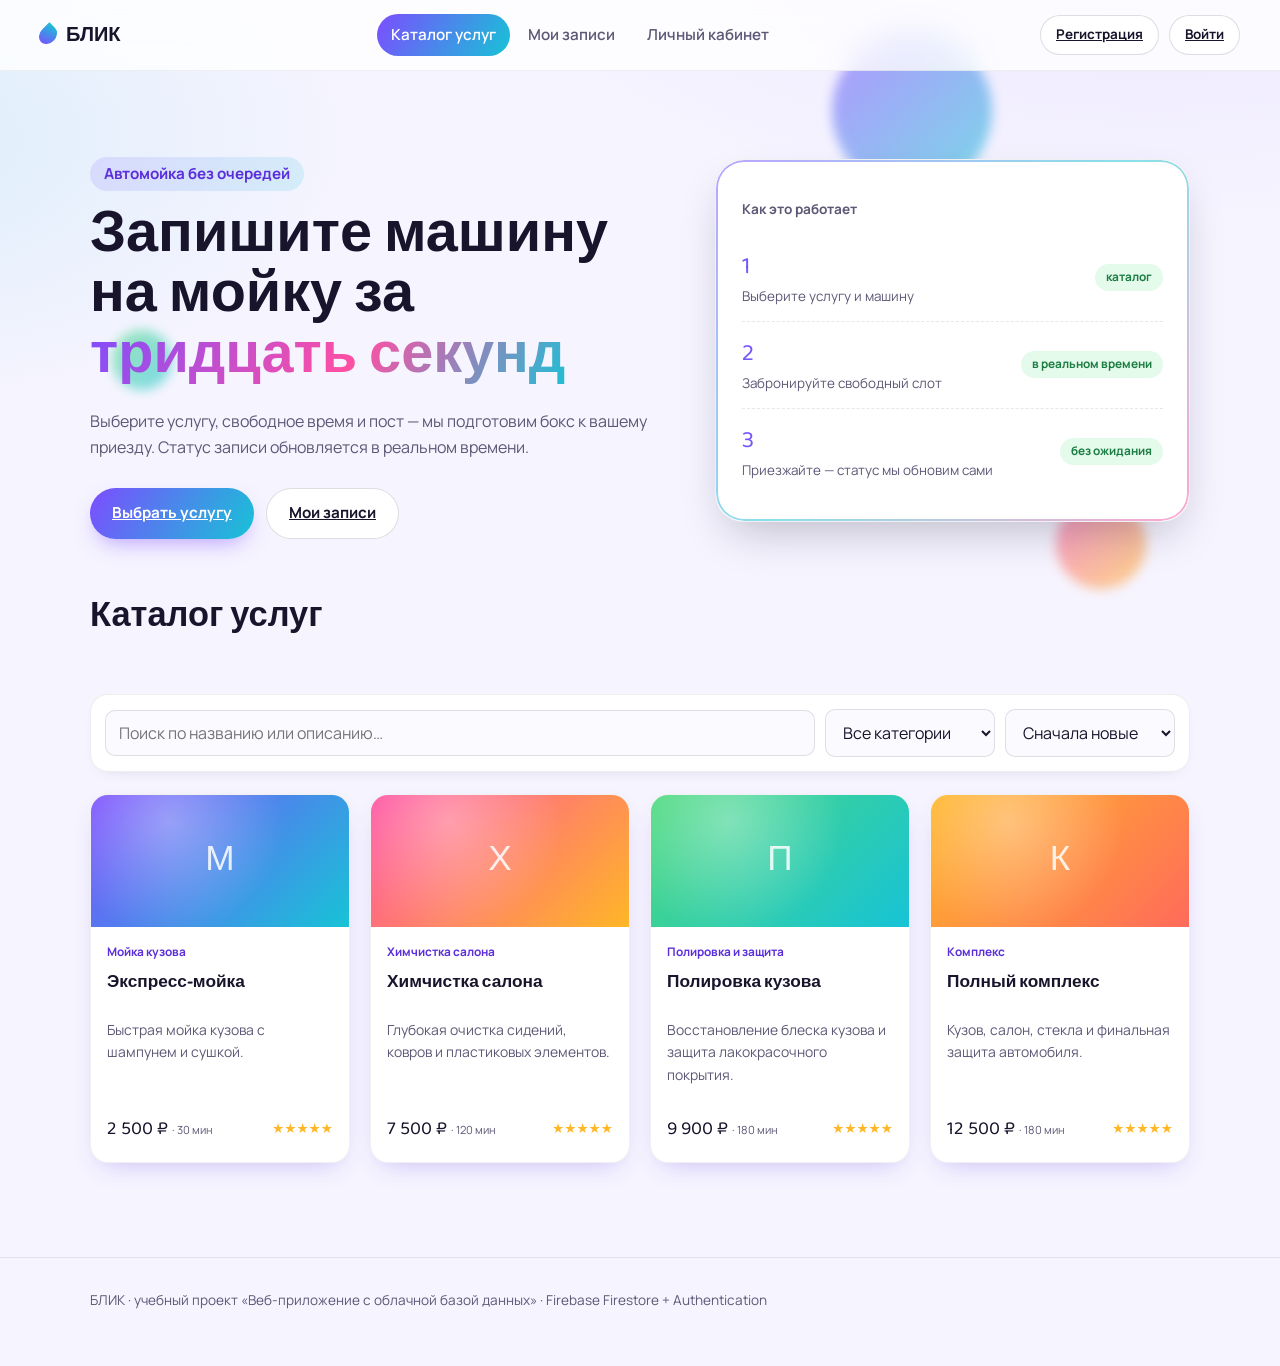
==== index.html @ b80bc87c "Add files via upload" ====
<!DOCTYPE html>
<html lang="ru">
<head>
<meta charset="UTF-8">
<meta name="viewport" content="width=device-width, initial-scale=1">
<title>БЛИК — запись на автомойку онлайн</title>
<link rel="preconnect" href="https://fonts.googleapis.com">
<link href="https://fonts.googleapis.com/css2?family=Baloo+2:wght@500;600;700&family=Manrope:wght@400;500;600;700&display=swap" rel="stylesheet">
<link rel="stylesheet" href="style.css">
</head>
<body>

<div id="app-header">
  <!-- Резервная шапка: видна даже при открытии index.html напрямую без Firebase. -->
  <header class="site-header">
    <nav class="nav">
      <a href="index.html" class="brand"><span class="drop"></span>БЛИК</a>
      <div class="nav-links">
        <a href="index.html" class="active">Каталог услуг</a>
        <a href="bookings.html">Мои записи</a>
        <a href="profile.html">Личный кабинет</a>
      </div>
      <div class="nav-auth">
        <a class="btn btn-ghost btn-sm" href="register.html">Регистрация</a>
        <a class="btn btn-ghost btn-sm" href="profile.html">Войти</a>
      </div>
    </nav>
  </header>
</div>

<main class="container">

  <section class="hero">
    <span class="blob blob-1"></span>
    <span class="blob blob-2"></span>
    <span class="blob blob-3"></span>
    <div data-reveal>
      <p class="hero-eyebrow">Автомойка без очередей</p>
      <h1>Запишите машину на мойку за <span>тридцать секунд</span></h1>
      <p>Выберите услугу, свободное время и пост — мы подготовим бокс к вашему приезду. Статус записи обновляется в реальном времени.</p>
      <div class="hero-actions">
        <a href="#catalog" class="btn btn-primary">Выбрать услугу</a>
        <a href="bookings.html" class="btn btn-ghost">Мои записи</a>
      </div>
    </div>
    <div class="hero-panel" data-reveal>
      <p class="hero-panel-title">Как это работает</p>
      <div class="slot-row">
        <div><div class="slot-time">1</div><div class="slot-bay">Выберите услугу и машину</div></div>
        <span class="slot-tag">каталог</span>
      </div>
      <div class="slot-row">
        <div><div class="slot-time">2</div><div class="slot-bay">Забронируйте свободный слот</div></div>
        <span class="slot-tag">в реальном времени</span>
      </div>
      <div class="slot-row">
        <div><div class="slot-time">3</div><div class="slot-bay">Приезжайте — статус мы обновим сами</div></div>
        <span class="slot-tag">без ожидания</span>
      </div>
    </div>
  </section>

  <section id="catalog">
    <div class="section-head" data-reveal>
      <h2>Каталог услуг</h2>
      <span class="muted" id="catalog-count"></span>
    </div>

    <div class="controls" data-reveal>
      <input type="search" id="search-input" placeholder="Поиск по названию или описанию…">
      <select id="category-select">
        <option value="">Все категории</option>
        <option value="Мойка кузова">Мойка кузова</option>
        <option value="Химчистка салона">Химчистка салона</option>
        <option value="Полировка и защита">Полировка и защита</option>
        <option value="Шины и диски">Шины и диски</option>
        <option value="Комплекс">Комплексные пакеты</option>
      </select>
      <select id="sort-select">
        <option value="createdAt_desc">Сначала новые</option>
        <option value="price_asc">Сначала дешевле</option>
        <option value="price_desc">Сначала дороже</option>
        <option value="rating_desc">По рейтингу</option>
      </select>
    </div>

    <div class="grid" id="catalog-grid">
  <!-- Демонстрационные карточки. Firebase заменит их своими данными после подключения. -->
  <a class="card" href="service.html">
    <div class="card-media">М</div>
    <div class="card-body">
      <span class="card-cat">Мойка кузова</span>
      <span class="card-title">Экспресс-мойка</span>
      <p class="card-desc">Быстрая мойка кузова с шампунем и сушкой.</p>
      <div class="card-foot"><span class="price">2 500 ₽ <small>· 30 мин</small></span><span class="rating">★★★★★</span></div>
    </div>
  </a>
  <a class="card" href="service.html">
    <div class="card-media">Х</div>
    <div class="card-body">
      <span class="card-cat">Химчистка салона</span>
      <span class="card-title">Химчистка салона</span>
      <p class="card-desc">Глубокая очистка сидений, ковров и пластиковых элементов.</p>
      <div class="card-foot"><span class="price">7 500 ₽ <small>· 120 мин</small></span><span class="rating">★★★★★</span></div>
    </div>
  </a>
  <a class="card" href="service.html">
    <div class="card-media">П</div>
    <div class="card-body">
      <span class="card-cat">Полировка и защита</span>
      <span class="card-title">Полировка кузова</span>
      <p class="card-desc">Восстановление блеска кузова и защита лакокрасочного покрытия.</p>
      <div class="card-foot"><span class="price">9 900 ₽ <small>· 180 мин</small></span><span class="rating">★★★★★</span></div>
    </div>
  </a>
  <a class="card" href="service.html">
    <div class="card-media">К</div>
    <div class="card-body">
      <span class="card-cat">Комплекс</span>
      <span class="card-title">Полный комплекс</span>
      <p class="card-desc">Кузов, салон, стекла и финальная защита автомобиля.</p>
      <div class="card-foot"><span class="price">12 500 ₽ <small>· 180 мин</small></span><span class="rating">★★★★★</span></div>
    </div>
  </a>
</div>
    <div class="empty-state hidden" id="catalog-empty">
      Пока нет услуг по этому запросу. Загляните позже или измените фильтры.
    </div>
    <div class="center-row">
      <button class="btn btn-ghost hidden" id="btn-more">Показать ещё</button>
    </div>
  </section>

</main>

<footer class="site-footer">
  <div class="container">БЛИК · учебный проект «Веб-приложение с облачной базой данных» · Firebase Firestore + Authentication</div>
</footer>

<script type="module">
  import { initHeader } from "header.js";
  import { initCatalog } from "catalog.js";
  import { initReveal } from "reveal.js";
  initHeader();
  initCatalog();
  initReveal();
</script>
</body>
</html>
---- style.css ----
/* =========================================================
   БЛИК — design tokens
   Тема: мыльные пузыри, вода, спектр цветов на мокром кузове.
   Светлая база + яркие акценты, чтобы ничего не читалось "в одном цвете".
   ========================================================= */
:root {
  --bg:        #F6F4FF;
  --bg-2:      #FFFFFF;
  --ink:       #17142B;
  --ink-dim:   #5C5876;

  --violet:    #7C4DFF;
  --violet-d:  #5B2EDB;
  --magenta:   #FF4FA3;
  --cyan:      #17C3D6;
  --lime:      #4CD97B;
  --amber:     #FFB627;
  --coral:     #FF6B5B;

  --card-1: linear-gradient(135deg, #7C4DFF, #17C3D6);
  --card-2: linear-gradient(135deg, #FF4FA3, #FFB627);
  --card-3: linear-gradient(135deg, #4CD97B, #17C3D6);
  --card-4: linear-gradient(135deg, #FFB627, #FF6B5B);
  --card-5: linear-gradient(135deg, #17C3D6, #7C4DFF);

  --font-head: "Baloo 2", "Arial Rounded MT Bold", sans-serif;
  --font-body: "Manrope", system-ui, sans-serif;

  --radius-s: 10px;
  --radius-m: 18px;
  --radius-l: 28px;

  --shadow-card: 0 10px 26px -12px rgba(92, 55, 220, .35);
  --shadow-pop:  0 20px 46px -14px rgba(23, 20, 43, .28);
  --ring: 0 0 0 3px rgba(124,77,255,.18);
}

* { box-sizing: border-box; }
html { scroll-behavior: smooth; }

body {
  margin: 0;
  background:
    radial-gradient(1200px 600px at 90% -10%, rgba(124,77,255,.10), transparent 60%),
    radial-gradient(900px 500px at -10% 10%, rgba(23,195,214,.12), transparent 55%),
    var(--bg);
  color: var(--ink);
  font-family: var(--font-body);
  font-size: 16px;
  line-height: 1.6;
  -webkit-font-smoothing: antialiased;
}

h1, h2, h3, h4 {
  font-family: var(--font-head);
  margin: 0 0 .4em;
  font-weight: 600;
  letter-spacing: 0;
  color: var(--ink);
}
h1 { font-size: clamp(2.2rem, 5vw, 3.6rem); line-height: 1.05; }
h2 { font-size: clamp(1.5rem, 3vw, 2.15rem); }
h3 { font-size: 1.3rem; }

p { color: var(--ink-dim); max-width: 62ch; }
a { color: inherit; }
img { max-width: 100%; display: block; }
button, input, select, textarea { font-family: inherit; font-size: inherit; }

:focus-visible { outline: 3px solid var(--violet); outline-offset: 2px; border-radius: 4px; }

@media (prefers-reduced-motion: reduce) {
  *, *::before, *::after { animation-duration: .001ms !important; animation-iteration-count: 1 !important; transition-duration: .001ms !important; }
}

.container { max-width: 1180px; margin: 0 auto; padding: 0 clamp(18px, 4vw, 40px); }

/* ---------- scroll reveal ---------- */
[data-reveal] {
  /* Контент остаётся видимым даже если JavaScript/Firebase не загрузился. */
  opacity: 1;
  transform: none;
  transition: opacity .6s ease, transform .6s ease;
  transition-delay: var(--reveal-delay, 0ms);
}
[data-reveal].reveal-ready {
  opacity: 0;
  transform: translateY(18px);
}
[data-reveal].in-view { opacity: 1; transform: none; }

/* ---------- header / nav ---------- */
.site-header {
  position: sticky; top: 0; z-index: 40;
  background: rgba(255,255,255,.78);
  backdrop-filter: blur(14px);
  border-bottom: 1px solid rgba(23,20,43,.06);
}
.nav { display: flex; align-items: center; justify-content: space-between; padding: 14px clamp(18px, 4vw, 40px); gap: 20px; }

.brand {
  display: flex; align-items: center; gap: 10px;
  font-family: var(--font-head); font-weight: 700; font-size: 1.25rem;
  text-decoration: none; white-space: nowrap;
}
.brand .drop {
  width: 16px; height: 20px;
  background: linear-gradient(160deg, var(--cyan), var(--violet));
  border-radius: 0 50% 50% 50%;
  transform: rotate(45deg);
  flex-shrink: 0;
  animation: bob 3.2s ease-in-out infinite;
}
@keyframes bob { 0%,100% { transform: rotate(45deg) translateY(0); } 50% { transform: rotate(45deg) translateY(-4px); } }

.nav-links { display: flex; align-items: center; gap: 4px; flex-wrap: wrap; }
.nav-links a {
  text-decoration: none; color: var(--ink-dim);
  padding: 9px 14px; border-radius: 999px; font-size: .95rem; font-weight: 600;
  transition: color .15s, background .15s, transform .15s;
}
.nav-links a:hover { color: var(--violet-d); background: rgba(124,77,255,.08); transform: translateY(-1px); }
.nav-links a.active { color: #fff; background: linear-gradient(120deg, var(--violet), var(--cyan)); }

.nav-auth { display: flex; align-items: center; gap: 10px; }
.user-chip {
  display: none; align-items: center; gap: 8px; font-size: .85rem; font-weight: 600;
  color: var(--ink); padding: 7px 12px; border: 1px solid rgba(23,20,43,.1);
  border-radius: 999px; background: #fff;
}
.role-pill {
  font-size: .66rem; text-transform: lowercase;
  background: linear-gradient(120deg, var(--amber), var(--coral));
  color: #2B1400; padding: 2px 9px; border-radius: 999px; font-weight: 700;
}

/* ---------- buttons ---------- */
.btn {
  display: inline-flex; align-items: center; justify-content: center; gap: 8px;
  border: none; border-radius: 999px; padding: 12px 22px;
  font-weight: 700; font-size: .95rem; cursor: pointer;
  transition: transform .15s ease, box-shadow .15s ease, opacity .15s, filter .15s;
}
.btn:hover { transform: translateY(-2px); }
.btn:active { transform: translateY(0) scale(.97); }
.btn-primary { background: linear-gradient(120deg, var(--violet), var(--cyan)); color: #fff; box-shadow: 0 10px 22px -8px rgba(124,77,255,.55); }
.btn-primary:hover { filter: brightness(1.06); }
.btn-ghost { background: #fff; color: var(--ink); border: 1px solid rgba(23,20,43,.14); }
.btn-ghost:hover { border-color: var(--violet); color: var(--violet-d); }
.btn-wax { background: linear-gradient(120deg, var(--amber), var(--coral)); color: #2B1400; box-shadow: 0 10px 22px -8px rgba(255,107,91,.5); }
.btn-wax:hover { filter: brightness(1.06); }
.btn-danger { background: #fff; color: var(--coral); border: 1px solid rgba(255,107,91,.4); }
.btn-danger:hover { background: rgba(255,107,91,.08); }
.btn-sm { padding: 8px 15px; font-size: .84rem; }
.btn-block { width: 100%; }
.btn[disabled] { opacity: .45; cursor: not-allowed; transform: none; }

/* ---------- hero ---------- */
.hero {
  position: relative;
  padding: 70px 0 50px;
  display: grid; grid-template-columns: 1.1fr .9fr; gap: 44px; align-items: center;
  overflow: visible;
}
@media (max-width: 860px) { .hero { grid-template-columns: 1fr; padding-top: 40px; } }

.blob {
  position: absolute; z-index: -1; border-radius: 50%;
  filter: blur(6px); opacity: .55;
  animation: float 9s ease-in-out infinite;
}
.blob-1 { width: 160px; height: 160px; background: var(--card-1); top: -40px; right: 18%; animation-delay: 0s; }
.blob-2 { width: 90px; height: 90px; background: var(--card-2); bottom: 0; right: 4%; animation-delay: 1.4s; }
.blob-3 { width: 60px; height: 60px; background: var(--card-3); top: 50%; left: 2%; animation-delay: 2.6s; }
@keyframes float { 0%,100% { transform: translateY(0) scale(1); } 50% { transform: translateY(-22px) scale(1.06); } }

.hero-eyebrow {
  display: inline-block; color: var(--violet-d); font-weight: 700; font-size: .95rem;
  margin-bottom: 14px; padding: 5px 14px; border-radius: 999px;
  background: linear-gradient(120deg, rgba(124,77,255,.14), rgba(23,195,214,.14));
}
.hero h1 span {
  background: linear-gradient(120deg, var(--violet), var(--magenta) 55%, var(--cyan));
  -webkit-background-clip: text; background-clip: text; color: transparent;
}
.hero-actions { display: flex; gap: 12px; margin-top: 28px; flex-wrap: wrap; }

.hero-panel {
  background: #fff;
  border: 1px solid rgba(23,20,43,.06);
  border-radius: var(--radius-l);
  padding: 26px;
  box-shadow: var(--shadow-pop);
  position: relative;
}
.hero-panel::before {
  content: ""; position: absolute; inset: 0; border-radius: inherit; padding: 2px;
  background: linear-gradient(135deg, var(--violet), var(--cyan), var(--magenta));
  -webkit-mask: linear-gradient(#000 0 0) content-box, linear-gradient(#000 0 0);
  -webkit-mask-composite: xor; mask-composite: exclude;
  opacity: .5; pointer-events: none;
}
.hero-panel-title { font-size: .85rem; color: var(--ink-dim); margin-bottom: 14px; font-weight: 700; }
.slot-row { display: flex; align-items: center; justify-content: space-between; padding: 13px 0; border-bottom: 1px dashed rgba(23,20,43,.1); }
.slot-row:last-child { border-bottom: none; }
.slot-time {
  font-family: var(--font-head); font-size: 1.5rem;
  background: linear-gradient(120deg, var(--violet), var(--cyan));
  -webkit-background-clip: text; background-clip: text; color: transparent;
}
.slot-bay { font-size: .84rem; color: var(--ink-dim); }
.slot-tag { font-size: .74rem; font-weight: 700; padding: 4px 11px; border-radius: 999px; background: rgba(76,217,123,.15); color: #1B7D42; }

/* ---------- controls bar ---------- */
.controls {
  display: flex; gap: 10px; flex-wrap: wrap; align-items: center;
  margin: 36px 0 22px; padding: 14px;
  background: #fff; border: 1px solid rgba(23,20,43,.07); border-radius: var(--radius-m);
  box-shadow: 0 6px 18px -14px rgba(23,20,43,.3);
}
.controls input[type="search"], .controls select,
.field input, .field select, .field textarea {
  background: #FBFAFF; border: 1px solid rgba(23,20,43,.12); color: var(--ink);
  padding: 11px 13px; border-radius: var(--radius-s); min-width: 0;
}
.controls input[type="search"]:focus, .controls select:focus,
.field input:focus, .field select:focus, .field textarea:focus { border-color: var(--violet); }
.controls input[type="search"] { flex: 1 1 220px; }
.controls select { flex: 0 1 170px; }

/* ---------- service grid / cards ---------- */
.grid { display: grid; grid-template-columns: repeat(auto-fill, minmax(250px, 1fr)); gap: 20px; }

@keyframes pop-in {
  from { opacity: 0; transform: translateY(18px) scale(.96); }
  to   { opacity: 1; transform: none; }
}

.card {
  --accent: var(--card-1);
  background: #fff;
  border: 1px solid rgba(23,20,43,.06);
  border-radius: var(--radius-m);
  overflow: hidden; display: flex; flex-direction: column;
  text-decoration: none; color: var(--ink);
  box-shadow: var(--shadow-card);
  transition: transform .2s ease, box-shadow .2s ease;
  animation: pop-in .5s cubic-bezier(.2,.7,.3,1) backwards;
}
.grid .card:nth-child(5n+1) { --accent: var(--card-1); }
.grid .card:nth-child(5n+2) { --accent: var(--card-2); }
.grid .card:nth-child(5n+3) { --accent: var(--card-3); }
.grid .card:nth-child(5n+4) { --accent: var(--card-4); }
.grid .card:nth-child(5n+5) { --accent: var(--card-5); }
.grid .card:nth-child(1) { animation-delay: .02s; }
.grid .card:nth-child(2) { animation-delay: .08s; }
.grid .card:nth-child(3) { animation-delay: .14s; }
.grid .card:nth-child(4) { animation-delay: .2s; }
.grid .card:nth-child(5) { animation-delay: .26s; }
.grid .card:nth-child(n+6) { animation-delay: .3s; }

.card:hover { transform: translateY(-6px) rotate(-.3deg); box-shadow: var(--shadow-pop); }
.card-media {
  height: 132px; background: var(--accent);
  display: flex; align-items: center; justify-content: center;
  font-family: var(--font-head); font-size: 2.2rem; color: rgba(255,255,255,.85);
  position: relative; overflow: hidden;
}
.card-media::after {
  content: ""; position: absolute; inset: 0;
  background: radial-gradient(circle at 30% 20%, rgba(255,255,255,.35), transparent 55%);
}
.card-body { padding: 16px 16px 18px; display: flex; flex-direction: column; gap: 8px; flex: 1; }
.card-cat { font-size: .74rem; font-weight: 700; color: var(--violet-d); }
.card-title { font-size: 1.08rem; font-weight: 700; font-family: var(--font-head); }
.card-desc { font-size: .87rem; color: var(--ink-dim); flex: 1; }
.card-foot { display: flex; align-items: center; justify-content: space-between; margin-top: 6px; }
.price { font-family: var(--font-head); font-size: 1.18rem; color: var(--ink); }
.price small { color: var(--ink-dim); font-size: .7rem; font-family: var(--font-body); font-weight: 400; }
.rating { font-size: .85rem; color: var(--amber); white-space: nowrap; font-weight: 700; }

.empty-state {
  text-align: center; padding: 60px 20px; color: var(--ink-dim);
  border: 2px dashed rgba(124,77,255,.25); border-radius: var(--radius-m); background: rgba(124,77,255,.03);
}
.center-row { display: flex; justify-content: center; margin: 30px 0; }

/* ---------- detail page ---------- */
.detail { display: grid; grid-template-columns: 1.3fr .9fr; gap: 44px; padding: 44px 0; align-items: start; }
@media (max-width: 900px) { .detail { grid-template-columns: 1fr; } }
.detail-media {
  height: 230px; border-radius: var(--radius-l);
  background: var(--card-1); margin-bottom: 20px;
  box-shadow: var(--shadow-pop);
}
.badge {
  display: inline-block; font-size: .8rem; font-weight: 700; color: var(--violet-d);
  background: rgba(124,77,255,.1); padding: 5px 14px; border-radius: 999px; margin-bottom: 10px;
}

.booking-box {
  background: #fff; border: 1px solid rgba(23,20,43,.06);
  border-radius: var(--radius-l); padding: 26px;
  position: sticky; top: 90px; box-shadow: var(--shadow-pop);
}
.field { display: flex; flex-direction: column; gap: 6px; margin-bottom: 14px; }
.field label { font-size: .82rem; color: var(--ink-dim); font-weight: 600; }

.slot-grid { display: grid; grid-template-columns: repeat(3, 1fr); gap: 9px; margin-top: 4px; }
.slot-btn {
  padding: 10px 4px; border-radius: var(--radius-s);
  border: 1px solid rgba(23,20,43,.14); background: #FBFAFF; color: var(--ink);
  cursor: pointer; font-size: .85rem; font-weight: 700;
  transition: transform .12s, border-color .12s;
}
.slot-btn:hover:not(:disabled) { border-color: var(--violet); transform: translateY(-1px); }
.slot-btn.selected { background: linear-gradient(120deg, var(--violet), var(--cyan)); border-color: transparent; color: #fff; }
.slot-btn:disabled { opacity: .35; text-decoration: line-through; cursor: not-allowed; }

/* ---------- reviews ---------- */
.review { padding: 18px 0; border-bottom: 1px solid rgba(23,20,43,.07); }
.review-head { display: flex; justify-content: space-between; font-size: .88rem; color: var(--ink-dim); margin-bottom: 6px; font-weight: 600; }
.stars { color: var(--amber); letter-spacing: 2px; }

/* ---------- tables (profile / admin) ---------- */
.table-wrap { overflow-x: auto; border: 1px solid rgba(23,20,43,.08); border-radius: var(--radius-m); background: #fff; }
table { width: 100%; border-collapse: collapse; font-size: .92rem; min-width: 640px; }
thead th { text-align: left; padding: 13px 14px; background: #F4F1FF; color: var(--violet-d); font-weight: 700; font-size: .8rem; }
tbody td { padding: 13px 14px; border-top: 1px solid rgba(23,20,43,.06); }
tbody tr:hover { background: rgba(124,77,255,.04); }

.status { display: inline-block; font-size: .76rem; font-weight: 700; padding: 4px 11px; border-radius: 999px; }
.status-draft       { background: rgba(92,88,118,.12); color: var(--ink-dim); }
.status-confirmed   { background: rgba(23,195,214,.16); color: #0E7C89; }
.status-in_progress { background: rgba(255,182,39,.2); color: #8A5B00; }
.status-done        { background: rgba(76,217,123,.18); color: #1B7D42; }
.status-cancelled   { background: rgba(255,107,91,.16); color: #B33A2A; }

/* ---------- tabs ---------- */
.tabs { display: flex; gap: 4px; border-bottom: 2px solid rgba(23,20,43,.08); margin-bottom: 26px; flex-wrap: wrap; }
.tab-btn { background: none; border: none; color: var(--ink-dim); padding: 12px 18px; cursor: pointer; font-size: .95rem; font-weight: 700; border-bottom: 3px solid transparent; transition: color .15s; }
.tab-btn:hover { color: var(--violet-d); }
.tab-btn.active { color: var(--violet-d); border-color: var(--violet); }
.tab-panel { display: none; }
.tab-panel.active { display: block; animation: pop-in .4s ease; }

/* ---------- item rows (cars / bookings) ---------- */
.item-row {
  display: flex; align-items: center; justify-content: space-between; gap: 16px;
  padding: 16px; background: #fff; border: 1px solid rgba(23,20,43,.07);
  border-radius: var(--radius-m); margin-bottom: 12px;
  animation: pop-in .4s ease backwards;
}
.item-row-main { display: flex; flex-direction: column; gap: 4px; }
.item-row-sub { font-size: .84rem; color: var(--ink-dim); }

/* ---------- modal ---------- */
.modal-backdrop { position: fixed; inset: 0; background: rgba(23,20,43,.55); backdrop-filter: blur(2px); display: none; align-items: center; justify-content: center; z-index: 100; padding: 20px; }
.modal-backdrop.open { display: flex; }
.modal { background: #fff; border-radius: var(--radius-l); padding: 30px; width: 100%; max-width: 420px; box-shadow: var(--shadow-pop); animation: pop-in .35s cubic-bezier(.2,.8,.3,1); }
.modal-head { display: flex; justify-content: space-between; align-items: center; margin-bottom: 18px; }
.modal-close { background: none; border: none; color: var(--ink-dim); font-size: 1.5rem; cursor: pointer; line-height: 1; }
.modal-switch { font-size: .87rem; color: var(--ink-dim); margin-top: 14px; text-align: center; }
.modal-switch button { background: none; border: none; color: var(--violet-d); font-weight: 700; cursor: pointer; font-size: inherit; padding: 0; }
.form-error { color: var(--coral); font-size: .85rem; min-height: 1.2em; font-weight: 600; }

/* ---------- toast ---------- */
#toast-stack { position: fixed; bottom: 20px; right: 20px; z-index: 200; display: flex; flex-direction: column; gap: 10px; max-width: 320px; }
.toast {
  background: #fff; border-left: 4px solid var(--violet); padding: 13px 16px; border-radius: var(--radius-s);
  font-size: .88rem; font-weight: 600; box-shadow: var(--shadow-pop); animation: toast-in .25s ease;
}
.toast.error { border-color: var(--coral); }
@keyframes toast-in { from { opacity: 0; transform: translateX(16px); } to { opacity: 1; transform: none; } }

/* ---------- footer ---------- */
.site-footer { border-top: 1px solid rgba(23,20,43,.08); padding: 32px 0 54px; color: var(--ink-dim); font-size: .85rem; margin-top: 64px; }

.section-head { display: flex; align-items: baseline; justify-content: space-between; margin-bottom: 18px; flex-wrap: wrap; gap: 10px; }
.muted { color: var(--ink-dim); }
.hidden { display: none !important; }

/* admin form grid */
.form-grid { display: grid; grid-template-columns: 1fr 1fr; gap: 14px; }
@media (max-width: 640px) { .form-grid { grid-template-columns: 1fr; } }
.form-grid .field.full { grid-column: 1 / -1; }
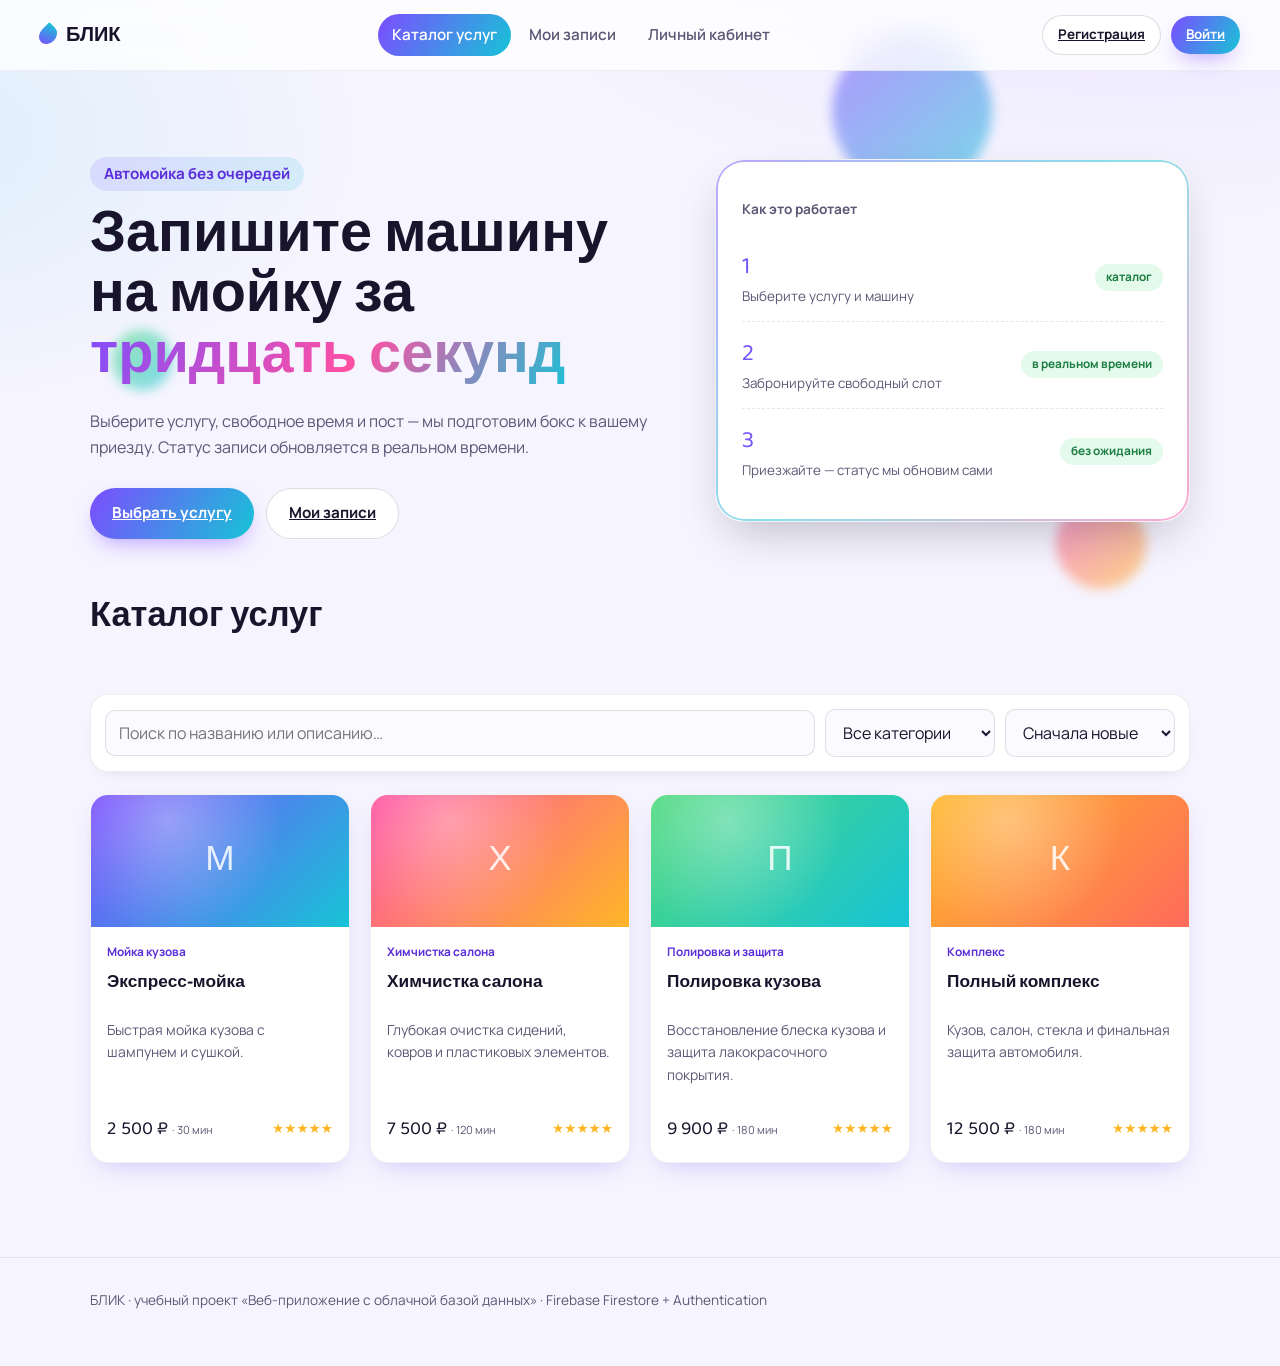
==== commit 96468f97: "Update index.html" ====
--- a/index.html
+++ b/index.html
@@ -22,7 +22,7 @@
       </div>
       <div class="nav-auth">
         <a class="btn btn-ghost btn-sm" href="register.html">Регистрация</a>
-        <a class="btn btn-ghost btn-sm" href="profile.html">Войти</a>
+   <a class="btn btn-primary btn-sm" href="profile.html">Войти</a>
       </div>
     </nav>
   </header>
@@ -141,9 +141,61 @@
   import { initHeader } from "header.js";
   import { initCatalog } from "catalog.js";
   import { initReveal } from "reveal.js";
+
+  import { auth } from "./js/firebase-config.js";
+  import {
+    signInWithEmailAndPassword
+  } from "https://www.gstatic.com/firebasejs/10.13.0/firebase-auth.js";
+
   initHeader();
   initCatalog();
   initReveal();
+
+  const loginForm = document.getElementById("login-form");
+  const loginError = document.getElementById("login-error");
+  const loginButton = document.getElementById("login-submit");
+
+  loginForm.addEventListener("submit", async (event) => {
+    event.preventDefault();
+
+    loginError.textContent = "";
+
+    const email = document.getElementById("login-email").value.trim();
+    const password = document.getElementById("login-password").value;
+
+    loginButton.disabled = true;
+    loginButton.textContent = "Входим…";
+
+    try {
+      await signInWithEmailAndPassword(auth, email, password);
+
+      loginButton.textContent = "Успешно!";
+      window.location.href = "profile.html";
+
+    } catch (error) {
+      console.error("Ошибка входа:", error);
+
+      const messages = {
+        "auth/invalid-credential":
+          "Неверный email или пароль.",
+        "auth/user-not-found":
+          "Аккаунт с таким email не найден.",
+        "auth/wrong-password":
+          "Неверный пароль.",
+        "auth/invalid-email":
+          "Проверьте правильность email.",
+        "auth/too-many-requests":
+          "Слишком много попыток. Попробуйте позже.",
+        "auth/network-request-failed":
+          "Проблема с интернет-соединением."
+      };
+
+      loginError.textContent =
+        messages[error.code] ||
+        `Не удалось войти. Код ошибки: ${error.code || "неизвестен"}`;
+
+      loginButton.disabled = false;
+      loginButton.textContent = "Войти";
+    }
+  });
 </script>
-</body>
-</html>
